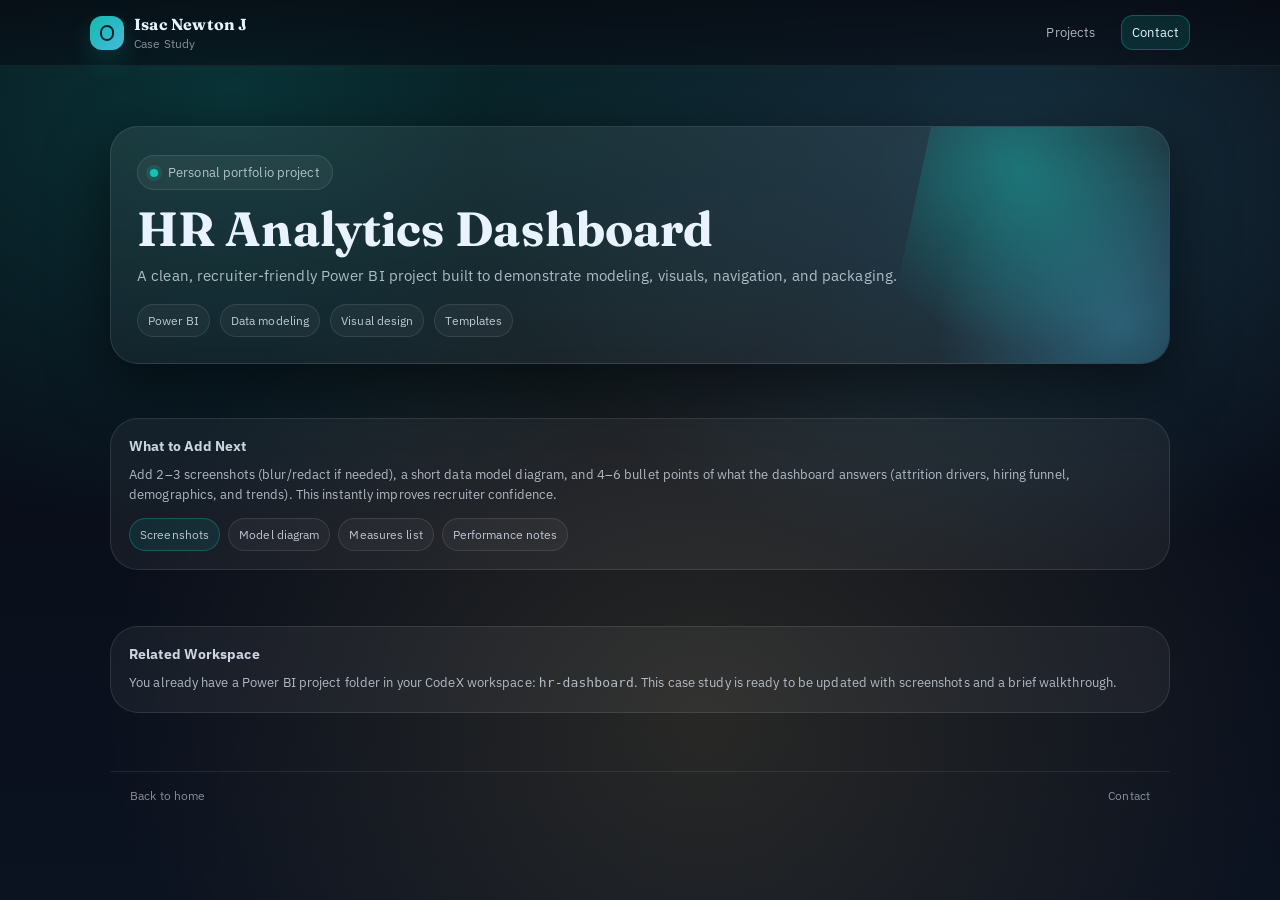
==== projects/hr-dashboard.html @ 7c8dabcb "Initial portfolio site" ====
<!doctype html>
<html lang="en">
  <head>
    <meta charset="utf-8" />
    <meta name="viewport" content="width=device-width, initial-scale=1" />
    <title>HR Analytics Dashboard | Isac Newton J</title>
    <meta name="description" content="Case study: HR analytics dashboard project." />
    <link rel="icon" href="../assets/favicon.svg" />
    <link rel="preconnect" href="https://fonts.googleapis.com" />
    <link rel="preconnect" href="https://fonts.gstatic.com" crossorigin />
    <link
      href="https://fonts.googleapis.com/css2?family=Fraunces:opsz,wght@9..144,500;9..144,700&family=IBM+Plex+Sans:wght@400;600;700&display=swap"
      rel="stylesheet"
    />
    <link rel="stylesheet" href="../assets/styles.css" />
  </head>
  <body>
    <header class="topbar">
      <div class="wrap topbar-inner">
        <a class="brand" href="../index.html" aria-label="Back to home">
          <span class="mark" aria-hidden="true"></span>
          <span>
            <span class="name">Isac Newton J</span>
            <span class="tag">Case Study</span>
          </span>
        </a>
        <nav class="nav" aria-label="Primary navigation">
          <a href="../index.html#projects">Projects</a>
          <a href="../index.html#contact" class="cta">Contact</a>
        </nav>
      </div>
    </header>

    <main class="wrap">
      <section class="hero">
        <div class="card hero-main reveal">
          <div class="kicker"><span class="dot" aria-hidden="true"></span>Personal portfolio project</div>
          <h1 class="title">HR Analytics Dashboard</h1>
          <p class="sub">A clean, recruiter-friendly Power BI project built to demonstrate modeling, visuals, navigation, and packaging.</p>
          <div class="pillrow">
            <span class="pill">Power BI</span>
            <span class="pill">Data modeling</span>
            <span class="pill">Visual design</span>
            <span class="pill">Templates</span>
          </div>
        </div>
      </section>

      <section>
        <div class="panel reveal">
          <h3>What to Add Next</h3>
          <p>
            Add 2–3 screenshots (blur/redact if needed), a short data model diagram, and 4–6 bullet points of what the dashboard
            answers (attrition drivers, hiring funnel, demographics, and trends). This instantly improves recruiter confidence.
          </p>
          <div class="chips" style="margin-top:12px">
            <span class="chip hot">Screenshots</span>
            <span class="chip">Model diagram</span>
            <span class="chip">Measures list</span>
            <span class="chip">Performance notes</span>
          </div>
        </div>
      </section>

      <section>
        <div class="panel reveal">
          <h3>Related Workspace</h3>
          <p>
            You already have a Power BI project folder in your CodeX workspace: <code>hr-dashboard</code>. This case study is
            ready to be updated with screenshots and a brief walkthrough.
          </p>
        </div>
      </section>

      <footer>
        <div class="wrap foot">
          <div><a href="../index.html">Back to home</a></div>
          <div><a href="../index.html#contact">Contact</a></div>
        </div>
      </footer>
    </main>

    <script src="../assets/app.js"></script>
  </body>
</html>
---- assets/styles.css ----
:root{
  --bg0:#070a12;
  --bg1:#0b1220;
  --panel:rgba(255,255,255,0.06);
  --panel2:rgba(255,255,255,0.08);
  --line:rgba(255,255,255,0.12);
  --text:#e9f2ff;
  --muted:rgba(233,242,255,0.72);
  --muted2:rgba(233,242,255,0.55);
  --accent:#11c5b6;
  --accent2:#55d6ff;
  --warn:#ffd166;
  --shadow: 0 18px 60px rgba(0,0,0,0.55);
  --radius: 18px;
  --radius2: 28px;
  --max: 1100px;
}

*{box-sizing:border-box}
html,body{height:100%}
body{
  margin:0;
  color:var(--text);
  background:
    radial-gradient(1200px 800px at 18% 10%, rgba(17,197,182,0.22), transparent 55%),
    radial-gradient(900px 700px at 78% 18%, rgba(85,214,255,0.20), transparent 58%),
    radial-gradient(1000px 900px at 55% 80%, rgba(255,209,102,0.12), transparent 60%),
    linear-gradient(180deg, var(--bg0), var(--bg1));
  font-family: "IBM Plex Sans", ui-sans-serif, system-ui, -apple-system, "Segoe UI", Arial, sans-serif;
  letter-spacing: 0.1px;
}

a{color:inherit; text-decoration:none}
a:hover{color:var(--accent)}

.wrap{max-width:var(--max); margin:0 auto; padding: 0 20px}

.topbar{
  position:sticky; top:0; z-index:50;
  backdrop-filter: blur(14px);
  background: linear-gradient(180deg, rgba(7,10,18,0.78), rgba(7,10,18,0.55));
  border-bottom: 1px solid rgba(255,255,255,0.08);
}
.topbar-inner{
  display:flex; align-items:center; justify-content:space-between;
  padding: 14px 0;
}
.brand{
  display:flex; align-items:center; gap:10px;
}
.mark{
  width:34px; height:34px; border-radius:12px;
  background: linear-gradient(135deg, rgba(17,197,182,0.95), rgba(85,214,255,0.85));
  box-shadow: 0 10px 24px rgba(17,197,182,0.18);
  position:relative;
}
.mark:after{
  content:"";
  position:absolute; inset: 9px 10px;
  border: 2px solid rgba(7,10,18,0.85);
  border-radius: 10px;
  transform: rotate(2deg);
}
.brand .name{
  font-weight:700;
  font-family:"Fraunces", ui-serif, "Georgia", serif;
  letter-spacing:0.2px;
}
.brand .tag{
  display:block;
  font-size:12px;
  color:var(--muted2);
  margin-top:2px;
}
.nav{
  display:flex; gap:16px; align-items:center;
  flex-wrap:wrap;
  justify-content:flex-end;
}
.nav a{
  font-size: 13px;
  color: var(--muted);
  padding: 8px 10px;
  border-radius: 12px;
}
.nav a:hover{background: rgba(255,255,255,0.06); color: var(--text)}
.nav .cta{
  background: rgba(17,197,182,0.14);
  border: 1px solid rgba(17,197,182,0.35);
  color: var(--text);
}
.nav .cta:hover{
  background: rgba(17,197,182,0.22);
  border-color: rgba(17,197,182,0.55);
}

.hero{
  padding: 60px 0 26px;
}
.hero-grid{
  display:grid;
  grid-template-columns: 1.25fr 0.75fr;
  gap: 18px;
  align-items:stretch;
}
.card{
  background: linear-gradient(180deg, rgba(255,255,255,0.07), rgba(255,255,255,0.04));
  border: 1px solid rgba(255,255,255,0.10);
  border-radius: var(--radius2);
  box-shadow: var(--shadow);
}
.hero-main{
  padding: 28px 26px 26px;
  position:relative;
  overflow:hidden;
}
.hero-main:before{
  content:"";
  position:absolute; inset:-40px -60px auto auto;
  width: 320px; height: 320px;
  background: radial-gradient(circle at 30% 30%, rgba(17,197,182,0.45), transparent 55%),
              radial-gradient(circle at 70% 70%, rgba(85,214,255,0.35), transparent 58%);
  transform: rotate(12deg);
  opacity: 0.9;
}
.kicker{
  display:inline-flex; gap:10px; align-items:center;
  color: var(--muted);
  font-size: 13px;
  background: rgba(255,255,255,0.05);
  border:1px solid rgba(255,255,255,0.10);
  border-radius: 999px;
  padding: 8px 12px;
  position:relative;
  z-index:1;
}
.dot{
  width:8px; height:8px; border-radius:99px;
  background: var(--accent);
  box-shadow: 0 0 0 4px rgba(17,197,182,0.16);
}
.title{
  font-family:"Fraunces", ui-serif, "Georgia", serif;
  font-size: clamp(32px, 4vw, 48px);
  line-height: 1.05;
  margin: 14px 0 10px;
  position:relative;
  z-index:1;
}
.sub{
  color: var(--muted);
  font-size: 15px;
  line-height: 1.55;
  margin: 0 0 16px;
  position:relative;
  z-index:1;
}
.pillrow{
  display:flex; flex-wrap:wrap; gap:10px;
  margin: 16px 0 0;
  position:relative; z-index:1;
}
.pill{
  font-size: 12px;
  color: rgba(233,242,255,0.78);
  padding: 8px 10px;
  border-radius: 999px;
  border:1px solid rgba(255,255,255,0.10);
  background: rgba(255,255,255,0.04);
}
.btnrow{
  display:flex; flex-wrap:wrap; gap:10px;
  margin-top: 18px;
  position:relative; z-index:1;
}
.btn{
  display:inline-flex; align-items:center; gap:10px;
  padding: 11px 14px;
  border-radius: 14px;
  border: 1px solid rgba(255,255,255,0.12);
  background: rgba(255,255,255,0.05);
  color: var(--text);
  font-size: 13px;
}
.btn:hover{background: rgba(255,255,255,0.08)}
.btn.primary{
  background: linear-gradient(135deg, rgba(17,197,182,0.26), rgba(85,214,255,0.18));
  border-color: rgba(17,197,182,0.40);
}
.btn.primary:hover{
  border-color: rgba(17,197,182,0.70);
  background: linear-gradient(135deg, rgba(17,197,182,0.32), rgba(85,214,255,0.22));
}
.btn .icon{opacity:0.9}

.hero-side{
  padding: 18px;
  display:flex;
  flex-direction:column;
  gap: 12px;
}
.mini{
  padding: 14px;
  border-radius: var(--radius);
  border: 1px solid rgba(255,255,255,0.10);
  background: rgba(255,255,255,0.05);
}
.mini h3{
  font-family:"Fraunces", ui-serif, "Georgia", serif;
  font-size: 16px;
  margin: 0 0 8px;
}
.mini p{
  margin:0;
  color:var(--muted);
  font-size: 13px;
  line-height: 1.5;
}
.stats{
  display:grid;
  grid-template-columns: repeat(2, minmax(0,1fr));
  gap: 10px;
}
.stat{
  padding: 12px;
  border-radius: 16px;
  border: 1px solid rgba(255,255,255,0.10);
  background: rgba(0,0,0,0.12);
}
.stat .n{
  font-family:"Fraunces", ui-serif, "Georgia", serif;
  font-size: 20px;
}
.stat .l{
  color:var(--muted2);
  font-size: 12px;
  margin-top: 4px;
}
.divider{
  height:1px;
  background: rgba(255,255,255,0.10);
  margin: 12px 0;
}

section{padding: 28px 0}
.section-title{
  display:flex; align-items:flex-end; justify-content:space-between;
  gap: 14px;
  margin-bottom: 14px;
}
.section-title h2{
  font-family:"Fraunces", ui-serif, "Georgia", serif;
  margin:0;
  font-size: 24px;
}
.section-title p{
  margin:0;
  color: var(--muted2);
  font-size: 13px;
}
.grid2{
  display:grid;
  grid-template-columns: 1fr 1fr;
  gap: 16px;
}
.panel{
  padding: 18px;
  border-radius: var(--radius2);
  border: 1px solid rgba(255,255,255,0.10);
  background: rgba(255,255,255,0.05);
}
.panel h3{
  margin:0 0 10px;
  font-size: 14px;
  color: rgba(233,242,255,0.86);
}
.panel p{
  margin:0;
  color: var(--muted);
  font-size: 13px;
  line-height: 1.6;
}
.chips{display:flex; flex-wrap:wrap; gap:8px; margin-top:12px}
.chip{
  padding: 8px 10px;
  border-radius: 999px;
  border:1px solid rgba(255,255,255,0.10);
  background: rgba(255,255,255,0.04);
  font-size:12px;
  color: rgba(233,242,255,0.78);
}
.chip.hot{
  border-color: rgba(17,197,182,0.30);
  background: rgba(17,197,182,0.10);
}

.projects{
  display:grid;
  grid-template-columns: repeat(3, minmax(0, 1fr));
  gap: 14px;
}
.proj{
  padding: 16px;
  border-radius: var(--radius2);
  border: 1px solid rgba(255,255,255,0.10);
  background: linear-gradient(180deg, rgba(255,255,255,0.06), rgba(255,255,255,0.04));
  position:relative;
  overflow:hidden;
  min-height: 220px;
}
.proj:before{
  content:"";
  position:absolute; inset:-60px auto auto -60px;
  width: 180px; height: 180px;
  background: radial-gradient(circle at 30% 30%, rgba(17,197,182,0.28), transparent 60%);
}
.proj h3{
  margin: 0 0 8px;
  font-family:"Fraunces", ui-serif, "Georgia", serif;
  font-size: 18px;
  position:relative; z-index:1;
}
.proj p{
  margin:0 0 12px;
  color: var(--muted);
  font-size: 13px;
  line-height: 1.55;
  position:relative; z-index:1;
}
.proj .meta{
  color: var(--muted2);
  font-size: 12px;
  position:relative; z-index:1;
}
.proj .linkrow{
  display:flex; gap:10px; flex-wrap:wrap;
  margin-top: 14px;
  position:relative; z-index:1;
}
.smalllink{
  display:inline-flex; align-items:center; gap:8px;
  font-size: 12px;
  color: rgba(233,242,255,0.80);
  padding: 8px 10px;
  border-radius: 12px;
  border: 1px solid rgba(255,255,255,0.10);
  background: rgba(0,0,0,0.10);
}
.smalllink:hover{border-color: rgba(17,197,182,0.45); color: var(--text)}

.timeline{display:flex; flex-direction:column; gap:12px}
.tl{
  padding: 16px;
  border-radius: var(--radius2);
  border: 1px solid rgba(255,255,255,0.10);
  background: rgba(255,255,255,0.05);
}
.tl .top{
  display:flex; justify-content:space-between; gap:10px; flex-wrap:wrap;
  align-items:baseline;
}
.tl .role{font-weight:700}
.tl .org{color: var(--muted); font-size: 13px}
.tl .when{color: var(--muted2); font-size: 12px}
.tl ul{
  margin: 10px 0 0;
  padding-left: 18px;
  color: var(--muted);
  font-size: 13px;
  line-height: 1.6;
}
.tl li{margin: 6px 0}

footer{
  padding: 30px 0 50px;
  color: var(--muted2);
  font-size: 12px;
}
.foot{
  display:flex; justify-content:space-between; gap:12px; flex-wrap:wrap;
  border-top: 1px solid rgba(255,255,255,0.08);
  padding-top: 16px;
}
.copybtn{cursor:pointer}

.reveal{
  opacity:0;
  transform: translateY(10px);
  transition: opacity 520ms ease, transform 520ms ease;
}
.reveal.in{
  opacity:1;
  transform:none;
}

@media (max-width: 980px){
  .hero-grid{grid-template-columns: 1fr}
  .projects{grid-template-columns: 1fr}
  .grid2{grid-template-columns: 1fr}
  .nav{display:none}
}
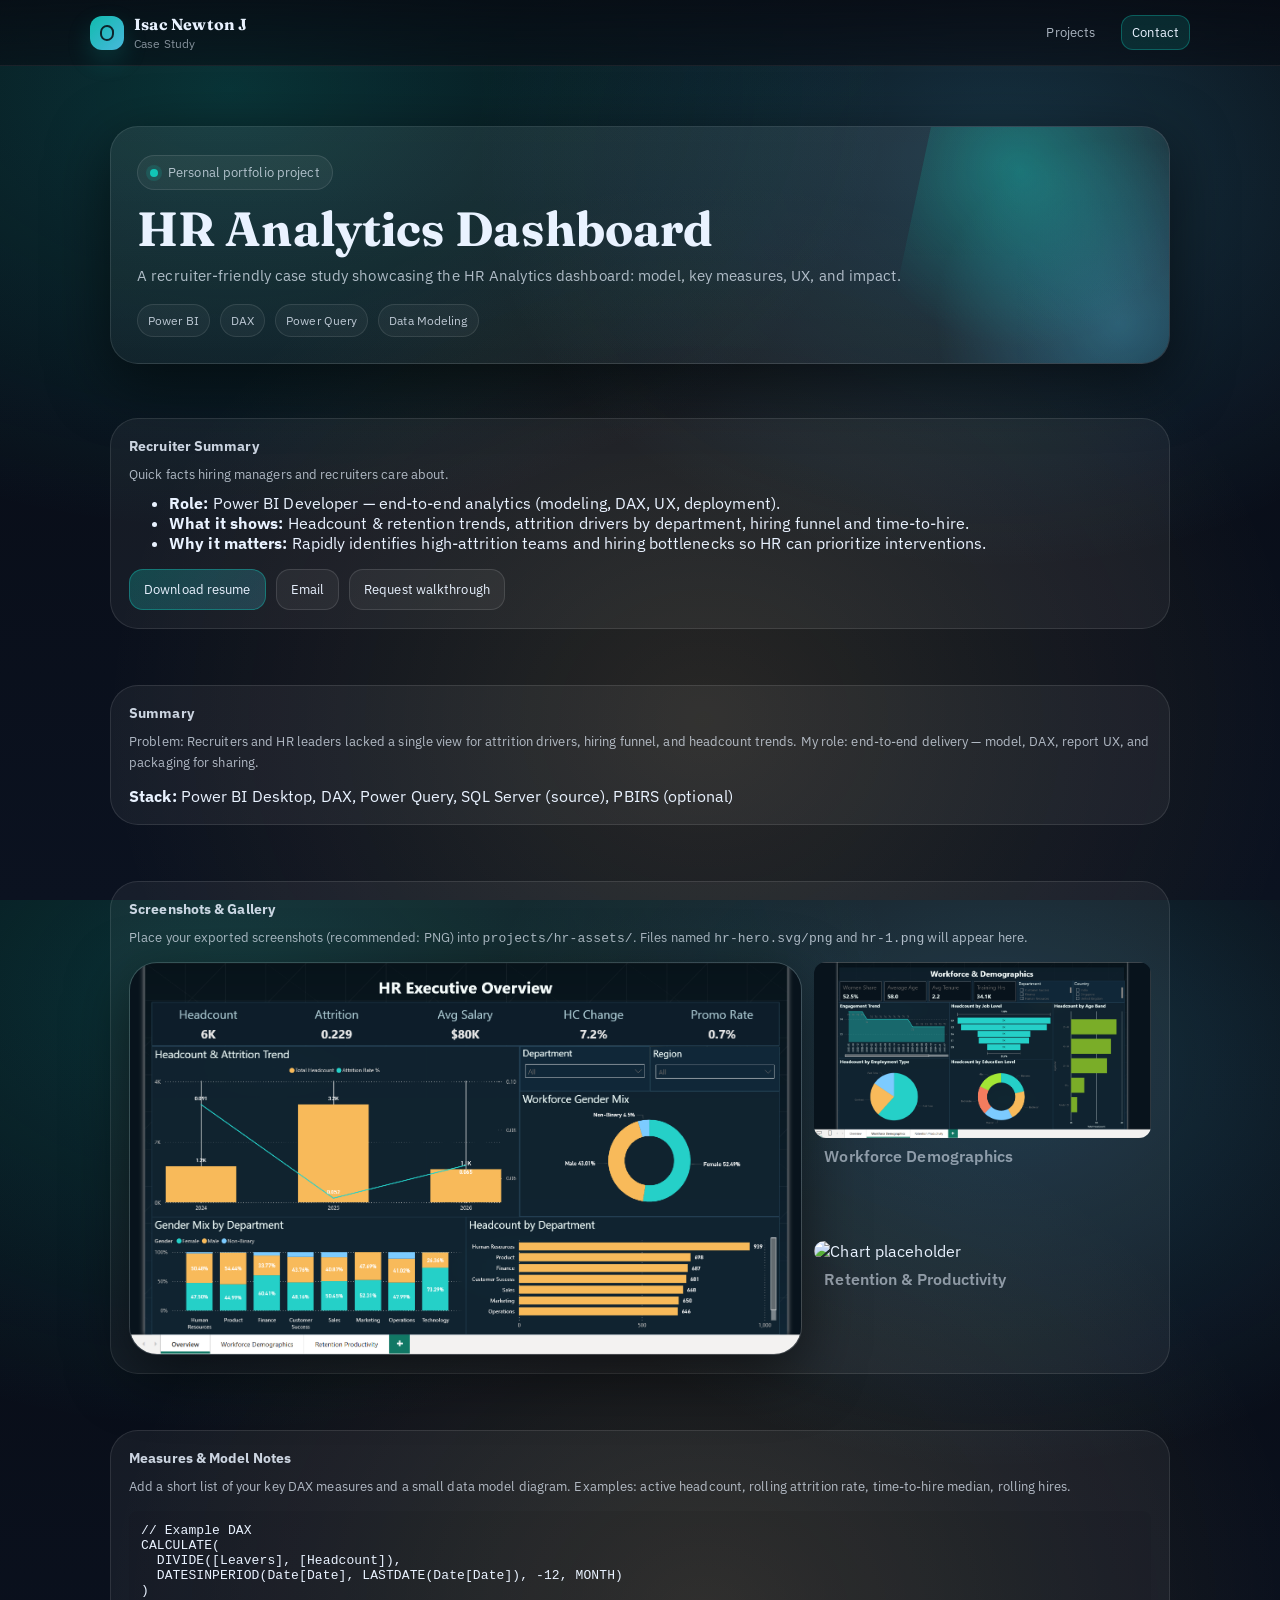
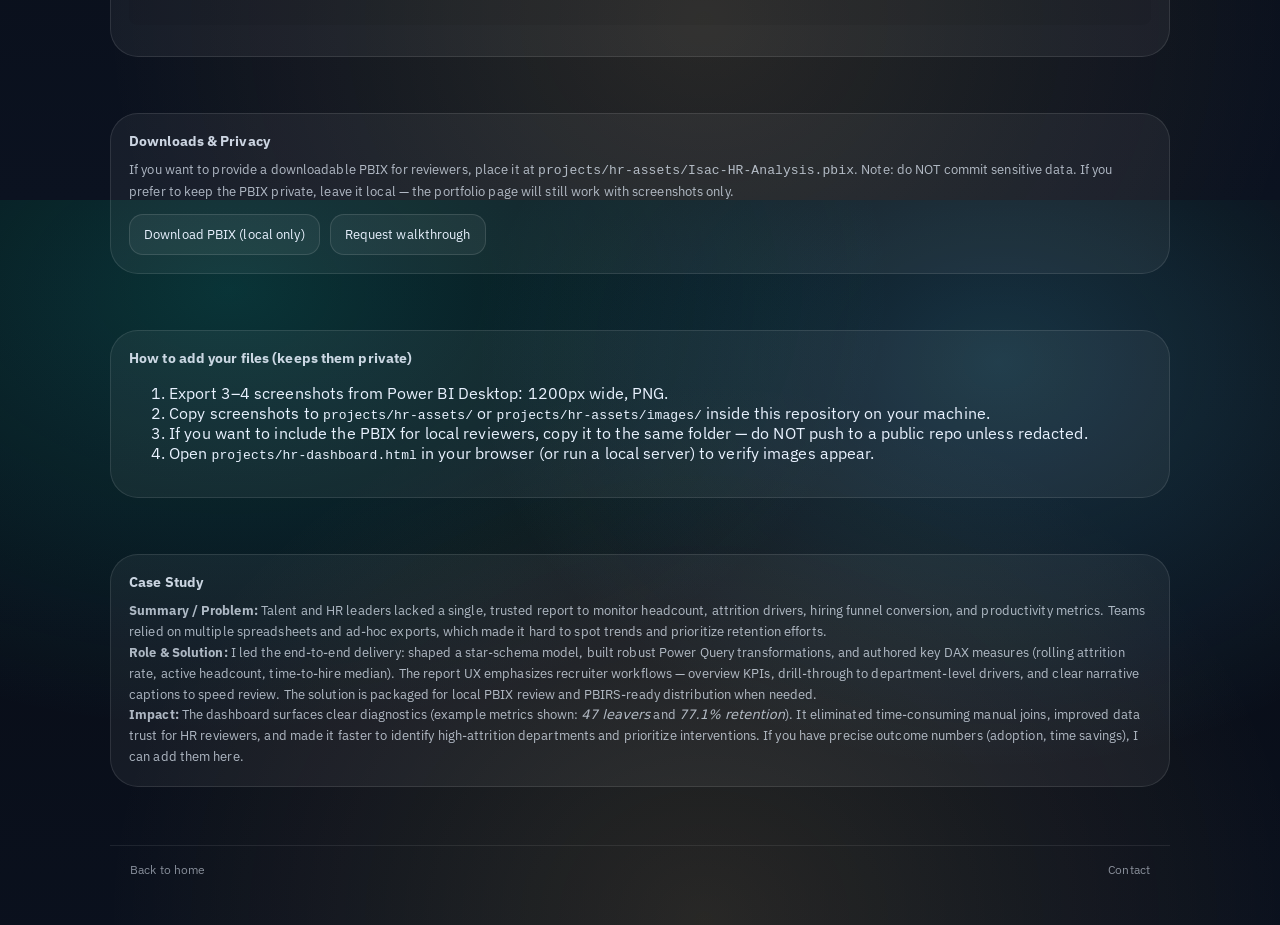
==== commit 6a4847c8: "chore: add HR case study draft and assets" ====
--- a/projects/hr-dashboard.html
+++ b/projects/hr-dashboard.html
@@ -36,39 +36,110 @@
         <div class="card hero-main reveal">
           <div class="kicker"><span class="dot" aria-hidden="true"></span>Personal portfolio project</div>
           <h1 class="title">HR Analytics Dashboard</h1>
-          <p class="sub">A clean, recruiter-friendly Power BI project built to demonstrate modeling, visuals, navigation, and packaging.</p>
+          <p class="sub">A recruiter-friendly case study showcasing the HR Analytics dashboard: model, key measures, UX, and impact.</p>
           <div class="pillrow">
             <span class="pill">Power BI</span>
-            <span class="pill">Data modeling</span>
-            <span class="pill">Visual design</span>
-            <span class="pill">Templates</span>
+            <span class="pill">DAX</span>
+            <span class="pill">Power Query</span>
+            <span class="pill">Data Modeling</span>
           </div>
         </div>
       </section>
 
       <section>
         <div class="panel reveal">
-          <h3>What to Add Next</h3>
-          <p>
-            Add 2–3 screenshots (blur/redact if needed), a short data model diagram, and 4–6 bullet points of what the dashboard
-            answers (attrition drivers, hiring funnel, demographics, and trends). This instantly improves recruiter confidence.
-          </p>
-          <div class="chips" style="margin-top:12px">
-            <span class="chip hot">Screenshots</span>
-            <span class="chip">Model diagram</span>
-            <span class="chip">Measures list</span>
-            <span class="chip">Performance notes</span>
+          <h3>Recruiter Summary</h3>
+          <p class="muted">Quick facts hiring managers and recruiters care about.</p>
+          <ul style="margin-top:8px">
+            <li><strong>Role:</strong> Power BI Developer — end-to-end analytics (modeling, DAX, UX, deployment).</li>
+            <li><strong>What it shows:</strong> Headcount &amp; retention trends, attrition drivers by department, hiring funnel and time-to-hire.</li>
+            <li><strong>Why it matters:</strong> Rapidly identifies high-attrition teams and hiring bottlenecks so HR can prioritize interventions.</li>
+          </ul>
+          <div class="btnrow" style="margin-top:12px">
+            <a class="btn primary" href="../assets/Isac_Newton_J_Resume.docx">Download resume</a>
+            <a class="btn" href="mailto:isacnewton3211@gmail.com">Email</a>
+            <a class="btn" href="../index.html#contact">Request walkthrough</a>
           </div>
         </div>
       </section>
 
       <section>
         <div class="panel reveal">
-          <h3>Related Workspace</h3>
-          <p>
-            You already have a Power BI project folder in your CodeX workspace: <code>hr-dashboard</code>. This case study is
-            ready to be updated with screenshots and a brief walkthrough.
-          </p>
+          <h3>Summary</h3>
+          <p class="muted">Problem: Recruiters and HR leaders lacked a single view for attrition drivers, hiring funnel, and headcount trends. My role: end-to-end delivery — model, DAX, report UX, and packaging for sharing.</p>
+          <div style="margin-top:12px">
+            <strong>Stack:</strong> Power BI Desktop, DAX, Power Query, SQL Server (source), PBIRS (optional)
+          </div>
+        </div>
+      </section>
+
+      <section>
+        <div class="panel reveal">
+          <h3>Screenshots & Gallery</h3>
+          <p class="muted">Place your exported screenshots (recommended: PNG) into <code>projects/hr-assets/</code>. Files named <code>hr-hero.svg/png</code> and <code>hr-1.png</code> will appear here.</p>
+          <div class="gallery" style="display:grid; grid-template-columns: 2fr 1fr; gap:12px; margin-top:12px">
+            <figure class="card" style="padding:0; overflow:hidden; min-height:260px; margin:0">
+              <img src="hr-assets/hr-hero.svg" alt="HR dashboard hero placeholder" style="width:100%; height:100%; object-fit:cover; display:block" />
+              <figcaption style="padding:10px 14px; font-weight:600; background:transparent; color:var(--muted2)">Overview</figcaption>
+            </figure>
+            <div style="display:grid; gap:8px">
+              <figure style="margin:0">
+                <img src="hr-assets/hr-1.svg" alt="Chart placeholder" style="width:100%; border-radius:12px; display:block" />
+                <figcaption style="padding:8px 10px; font-weight:600; color:var(--muted2)">Workforce Demographics</figcaption>
+              </figure>
+              <figure style="margin:0">
+                <img src="hr-assets/hr-2.svg" alt="Chart placeholder" style="width:100%; border-radius:12px; display:block" />
+                <figcaption style="padding:8px 10px; font-weight:600; color:var(--muted2)">Retention &amp; Productivity</figcaption>
+              </figure>
+            </div>
+          </div>
+        </div>
+      </section>
+
+      <section>
+        <div class="panel reveal">
+          <h3>Measures & Model Notes</h3>
+          <p class="muted">Add a short list of your key DAX measures and a small data model diagram. Examples: active headcount, rolling attrition rate, time-to-hire median, rolling hires.</p>
+          <pre style="background:rgba(0,0,0,0.06); padding:12px; border-radius:8px; overflow:auto">// Example DAX
+CALCULATE(
+  DIVIDE([Leavers], [Headcount]),
+  DATESINPERIOD(Date[Date], LASTDATE(Date[Date]), -12, MONTH)
+)
+          </pre>
+        </div>
+      </section>
+
+      <section>
+        <div class="panel reveal">
+          <h3>Downloads & Privacy</h3>
+          <p class="muted">If you want to provide a downloadable PBIX for reviewers, place it at <code>projects/hr-assets/Isac-HR-Analysis.pbix</code>. Note: do NOT commit sensitive data. If you prefer to keep the PBIX private, leave it local — the portfolio page will still work with screenshots only.</p>
+          <div class="btnrow" style="margin-top:12px">
+            <a class="btn" href="hr-assets/Isac-HR-Analysis.pbix" download>Download PBIX (local only)</a>
+            <a class="btn" href="../index.html#contact">Request walkthrough</a>
+          </div>
+        </div>
+      </section>
+
+      <section>
+        <div class="panel reveal">
+          <h3>How to add your files (keeps them private)</h3>
+          <ol class="muted">
+            <li>Export 3–4 screenshots from Power BI Desktop: 1200px wide, PNG.</li>
+            <li>Copy screenshots to <code>projects/hr-assets/</code> or <code>projects/hr-assets/images/</code> inside this repository on your machine.</li>
+            <li>If you want to include the PBIX for local reviewers, copy it to the same folder — do NOT push to a public repo unless redacted.</li>
+            <li>Open <code>projects/hr-dashboard.html</code> in your browser (or run a local server) to verify images appear.</li>
+          </ol>
+        </div>
+      </section>
+
+      <section>
+        <div class="panel reveal">
+          <h3>Case Study</h3>
+          <p><strong>Summary / Problem:</strong> Talent and HR leaders lacked a single, trusted report to monitor headcount, attrition drivers, hiring funnel conversion, and productivity metrics. Teams relied on multiple spreadsheets and ad-hoc exports, which made it hard to spot trends and prioritize retention efforts.</p>
+
+          <p><strong>Role &amp; Solution:</strong> I led the end-to-end delivery: shaped a star-schema model, built robust Power Query transformations, and authored key DAX measures (rolling attrition rate, active headcount, time-to-hire median). The report UX emphasizes recruiter workflows — overview KPIs, drill-through to department-level drivers, and clear narrative captions to speed review. The solution is packaged for local PBIX review and PBIRS-ready distribution when needed.</p>
+
+          <p><strong>Impact:</strong> The dashboard surfaces clear diagnostics (example metrics shown: <em>47 leavers</em> and <em>77.1% retention</em>). It eliminated time-consuming manual joins, improved data trust for HR reviewers, and made it faster to identify high-attrition departments and prioritize interventions. If you have precise outcome numbers (adoption, time savings), I can add them here.</p>
         </div>
       </section>
 
@@ -81,6 +152,44 @@
     </main>
 
     <script src="../assets/app.js"></script>
+    <script>
+      // Prefer local PNG/JPG assets if they exist in projects/hr-assets/
+      (function preferLocalAssets(){
+        const mapping = [
+          {sel: 'img[alt="HR dashboard hero placeholder"]', files: [
+            'hr-assets/hr-hero.png','hr-assets/hr-hero.jpg','hr-assets/hr-hero.jpeg',
+            'hr-assets/images/hr-hero.png','hr-assets/images/hr-hero.jpg',
+            'hr-assets/hr-hero-page1-overview.png','hr-assets/hr-hero-page1-overview.jpg',
+            'hr-assets/images/hr-hero-page1-overview.png','hr-assets/images/hr-hero-page1-overview.jpg',
+            'hr-assets/hr-hero-page1-Overview.png','hr-assets/images/hr-hero-page1-Overview.png'
+          ]},
+          {sel: 'img[alt="Chart placeholder"]', files: [
+            'hr-assets/hr-1.png','hr-assets/hr-1.jpg','hr-assets/hr-1.jpeg',
+            'hr-assets/images/hr-1.png','hr-assets/images/hr-1.jpg',
+            'hr-assets/hr-page2-Workforce Dempgraphics.png','hr-assets/hr-page2-Workforce Dempgraphics.jpg',
+            'hr-assets/images/hr-page2-Workforce Dempgraphics.png','hr-assets/images/hr-page2-Workforce Dempgraphics.jpg'
+          ]},
+          {sel: 'img[alt="Chart placeholder"]:nth-of-type(2)', files: [
+            'hr-assets/hr-2.png','hr-assets/hr-2.jpg','hr-assets/hr-2.jpeg',
+            'hr-assets/images/hr-2.png','hr-assets/images/hr-2.jpg',
+            'hr-assets/hr-page3-Retention Productivity.png','hr-assets/hr-page3-Retention Productivity.jpg',
+            'hr-assets/images/hr-page3-Retention Productivity.png','hr-assets/images/hr-page3-Retention Productivity.jpg'
+          ]}
+        ];
+        mapping.forEach(async (m) => {
+          for (const f of m.files) {
+            try {
+              const res = await fetch(f, {method:'HEAD'});
+              if (res.ok) {
+                const img = document.querySelector(m.sel);
+                if (img) img.src = f;
+                break;
+              }
+            } catch(e){/* ignore */}
+          }
+        });
+      })();
+    </script>
   </body>
 </html>
 
--- a/assets/styles.css
+++ b/assets/styles.css
@@ -400,3 +400,31 @@
   .nav{display:none}
 }
 
+/* Accessibility: skip link */
+.skip-link{
+  position:fixed; left:12px; top:12px; z-index:9999;
+  background:var(--panel); color:var(--text); padding:8px 12px; border-radius:8px;
+  transform:translateY(-120%); transition:transform 180ms ease; font-size:13px;
+}
+.skip-link:focus{transform:none; outline:2px solid var(--accent);}
+
+/* Visually hidden helper */
+.sr-only{position: absolute !important; width:1px; height:1px; padding:0; margin:-1px; overflow:hidden; clip:rect(0 0 0 0); white-space:nowrap; border:0}
+
+/* Mobile nav toggle */
+.nav-toggle{display:none; background:transparent; border:1px solid rgba(255,255,255,0.06); color:var(--text); padding:8px 10px; border-radius:10px}
+
+.contact-form input, .contact-form textarea{
+  width:100%; padding:10px 12px; margin-top:8px; border-radius:10px; border:1px solid rgba(255,255,255,0.08); background: rgba(255,255,255,0.03); color:var(--text); font-size:13px
+}
+.contact-form textarea{resize:vertical}
+
+@media (max-width: 980px){
+  .nav{display:none; flex-direction:column; gap:8px; margin-top:8px}
+  .nav.open{display:flex}
+  .nav-toggle{display:inline-flex}
+}
+
+/* Focus outlines */
+a:focus, button:focus, input:focus, textarea:focus{outline:2px solid rgba(85,214,255,0.22); outline-offset:2px}
+
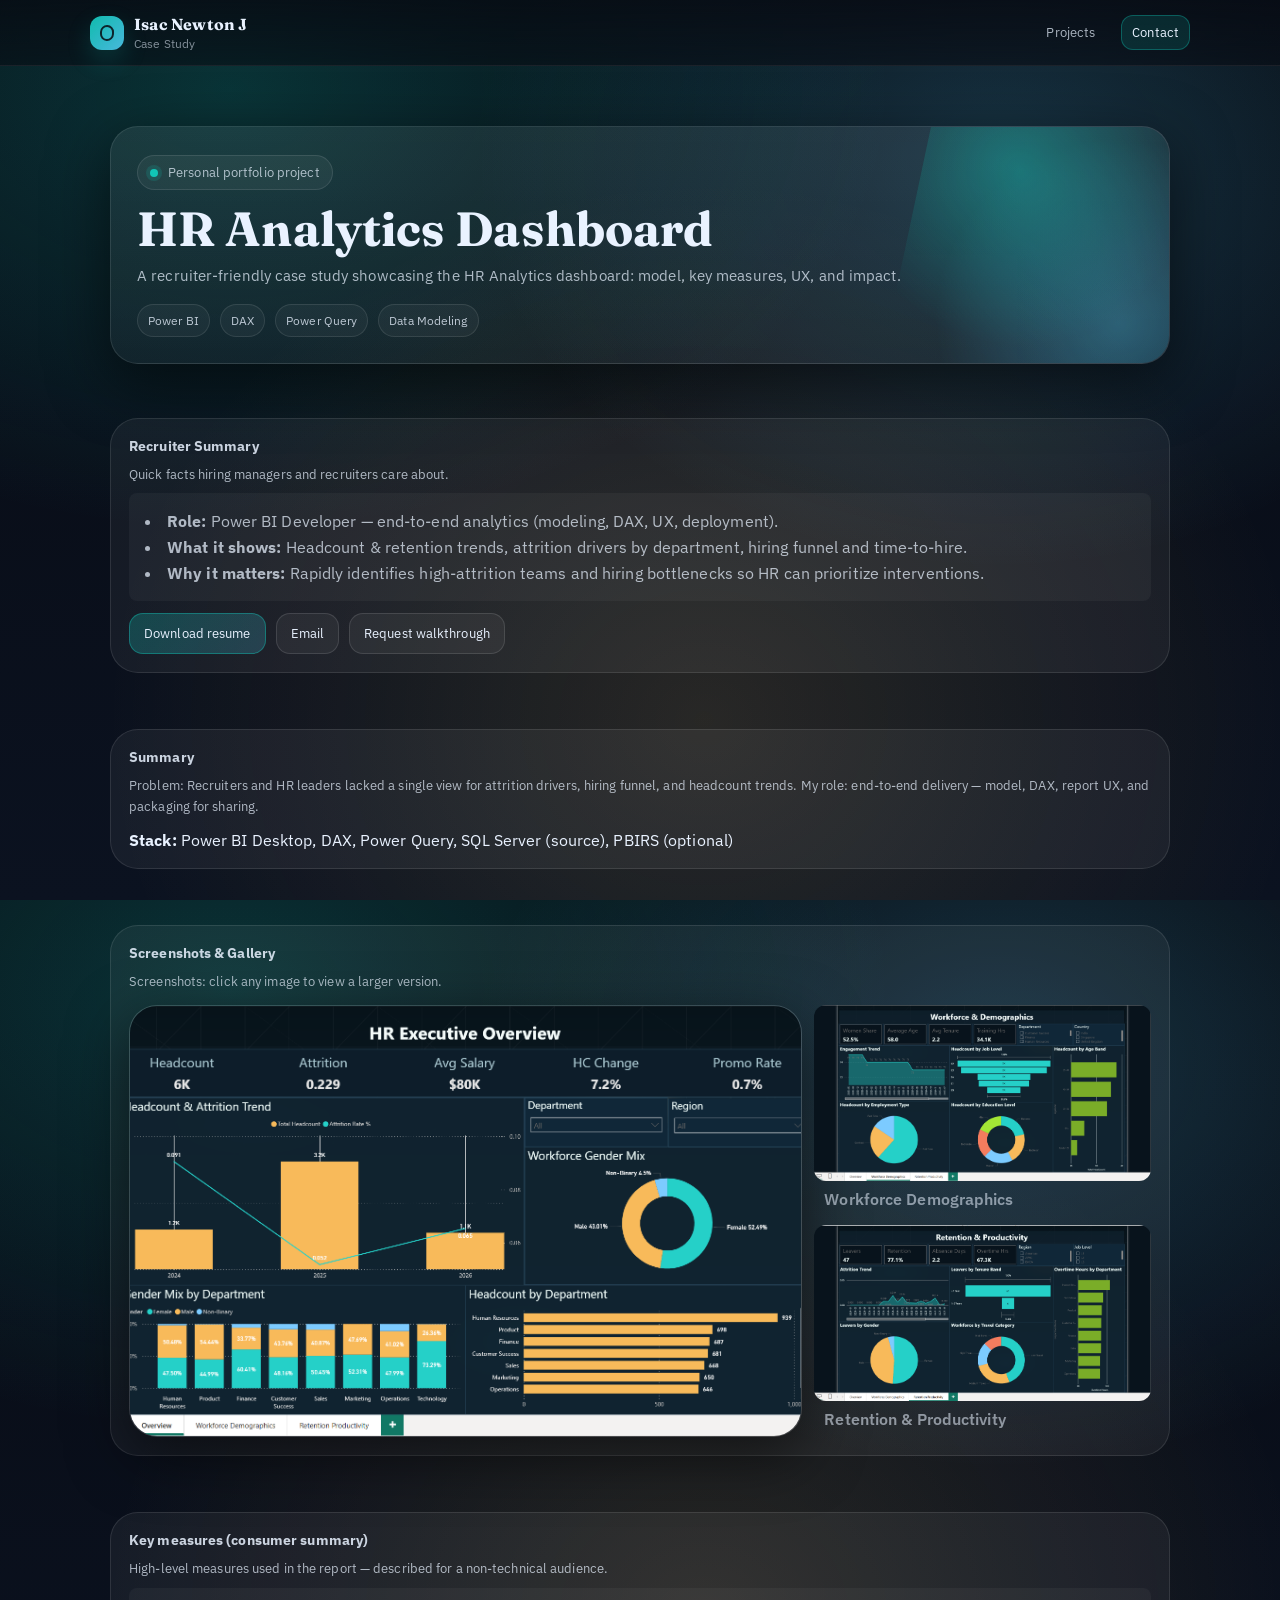
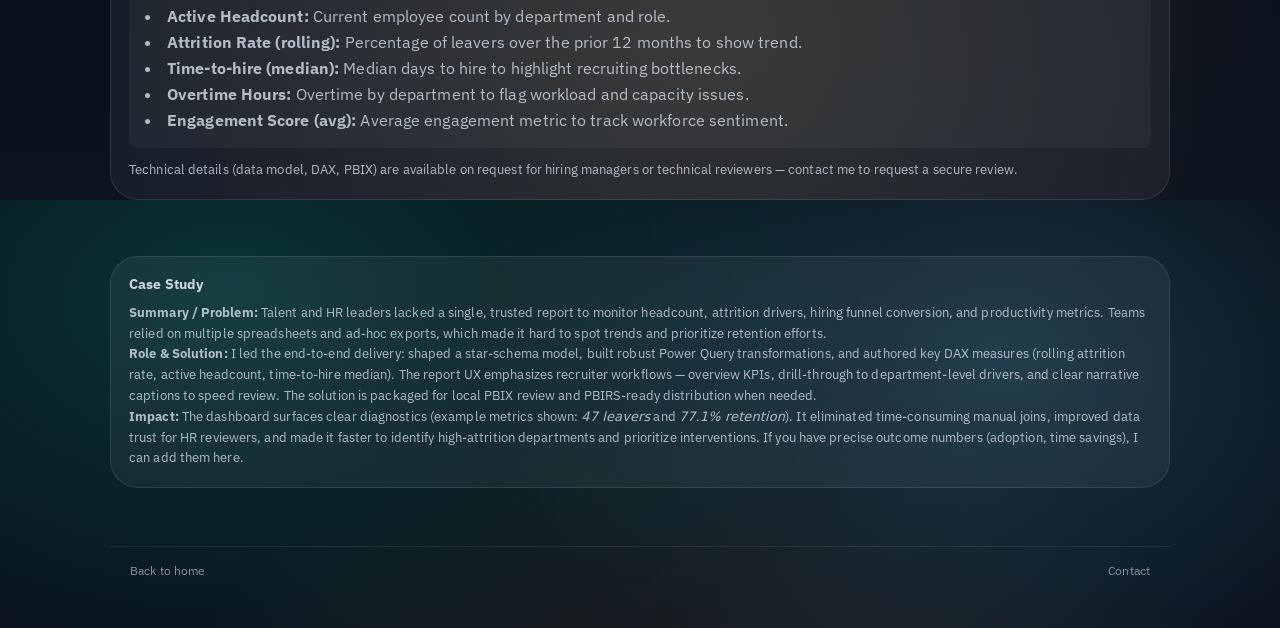
==== commit b22682e2: "chore(portfolio): remove privacy guidance and add ul list style (preview option 1)" ====
--- a/projects/hr-dashboard.html
+++ b/projects/hr-dashboard.html
@@ -76,19 +76,19 @@
       <section>
         <div class="panel reveal">
           <h3>Screenshots & Gallery</h3>
-          <p class="muted">Place your exported screenshots (recommended: PNG) into <code>projects/hr-assets/</code>. Files named <code>hr-hero.svg/png</code> and <code>hr-1.png</code> will appear here.</p>
+          <p class="muted">Screenshots: click any image to view a larger version.</p>
           <div class="gallery" style="display:grid; grid-template-columns: 2fr 1fr; gap:12px; margin-top:12px">
             <figure class="card" style="padding:0; overflow:hidden; min-height:260px; margin:0">
-              <img src="hr-assets/hr-hero.svg" alt="HR dashboard hero placeholder" style="width:100%; height:100%; object-fit:cover; display:block" />
+              <img id="hr-img-hero" src="hr-assets/hr-hero.svg" alt="HR dashboard hero" style="width:100%; height:100%; object-fit:cover; display:block" />
               <figcaption style="padding:10px 14px; font-weight:600; background:transparent; color:var(--muted2)">Overview</figcaption>
             </figure>
             <div style="display:grid; gap:8px">
               <figure style="margin:0">
-                <img src="hr-assets/hr-1.svg" alt="Chart placeholder" style="width:100%; border-radius:12px; display:block" />
+                <img id="hr-img-1" src="hr-assets/hr-1.svg" alt="Workforce demographics" style="width:100%; border-radius:12px; display:block" />
                 <figcaption style="padding:8px 10px; font-weight:600; color:var(--muted2)">Workforce Demographics</figcaption>
               </figure>
               <figure style="margin:0">
-                <img src="hr-assets/hr-2.svg" alt="Chart placeholder" style="width:100%; border-radius:12px; display:block" />
+                <img id="hr-img-2" src="hr-assets/hr-2.svg" alt="Retention and productivity" style="width:100%; border-radius:12px; display:block" />
                 <figcaption style="padding:8px 10px; font-weight:600; color:var(--muted2)">Retention &amp; Productivity</figcaption>
               </figure>
             </div>
@@ -96,41 +96,24 @@
         </div>
       </section>
 
-      <section>
-        <div class="panel reveal">
-          <h3>Measures & Model Notes</h3>
-          <p class="muted">Add a short list of your key DAX measures and a small data model diagram. Examples: active headcount, rolling attrition rate, time-to-hire median, rolling hires.</p>
-          <pre style="background:rgba(0,0,0,0.06); padding:12px; border-radius:8px; overflow:auto">// Example DAX
-CALCULATE(
-  DIVIDE([Leavers], [Headcount]),
-  DATESINPERIOD(Date[Date], LASTDATE(Date[Date]), -12, MONTH)
-)
-          </pre>
-        </div>
-      </section>
-
-      <section>
-        <div class="panel reveal">
-          <h3>Downloads & Privacy</h3>
-          <p class="muted">If you want to provide a downloadable PBIX for reviewers, place it at <code>projects/hr-assets/Isac-HR-Analysis.pbix</code>. Note: do NOT commit sensitive data. If you prefer to keep the PBIX private, leave it local — the portfolio page will still work with screenshots only.</p>
-          <div class="btnrow" style="margin-top:12px">
-            <a class="btn" href="hr-assets/Isac-HR-Analysis.pbix" download>Download PBIX (local only)</a>
-            <a class="btn" href="../index.html#contact">Request walkthrough</a>
-          </div>
-        </div>
-      </section>
-
-      <section>
-        <div class="panel reveal">
-          <h3>How to add your files (keeps them private)</h3>
-          <ol class="muted">
-            <li>Export 3–4 screenshots from Power BI Desktop: 1200px wide, PNG.</li>
-            <li>Copy screenshots to <code>projects/hr-assets/</code> or <code>projects/hr-assets/images/</code> inside this repository on your machine.</li>
-            <li>If you want to include the PBIX for local reviewers, copy it to the same folder — do NOT push to a public repo unless redacted.</li>
-            <li>Open <code>projects/hr-dashboard.html</code> in your browser (or run a local server) to verify images appear.</li>
-          </ol>
-        </div>
-      </section>
+      <!-- Data model section removed (viewer UI requested) -->
+
+      <section>
+        <div class="panel reveal">
+          <h3>Key measures (consumer summary)</h3>
+          <p class="muted">High-level measures used in the report — described for a non-technical audience.</p>
+          <ul style="margin-top:8px">
+            <li><strong>Active Headcount:</strong> Current employee count by department and role.</li>
+            <li><strong>Attrition Rate (rolling):</strong> Percentage of leavers over the prior 12 months to show trend.</li>
+            <li><strong>Time-to-hire (median):</strong> Median days to hire to highlight recruiting bottlenecks.</li>
+            <li><strong>Overtime Hours:</strong> Overtime by department to flag workload and capacity issues.</li>
+            <li><strong>Engagement Score (avg):</strong> Average engagement metric to track workforce sentiment.</li>
+          </ul>
+          <p class="muted" style="margin-top:12px">Technical details (data model, DAX, PBIX) are available on request for hiring managers or technical reviewers — contact me to request a secure review.</p>
+        </div>
+      </section>
+
+      <!-- Access & privacy and local-file instructions removed for viewer-facing site -->
 
       <section>
         <div class="panel reveal">
@@ -156,38 +139,77 @@
       // Prefer local PNG/JPG assets if they exist in projects/hr-assets/
       (function preferLocalAssets(){
         const mapping = [
-          {sel: 'img[alt="HR dashboard hero placeholder"]', files: [
+          {id: 'hr-img-hero', files: [
             'hr-assets/hr-hero.png','hr-assets/hr-hero.jpg','hr-assets/hr-hero.jpeg',
             'hr-assets/images/hr-hero.png','hr-assets/images/hr-hero.jpg',
             'hr-assets/hr-hero-page1-overview.png','hr-assets/hr-hero-page1-overview.jpg',
             'hr-assets/images/hr-hero-page1-overview.png','hr-assets/images/hr-hero-page1-overview.jpg',
-            'hr-assets/hr-hero-page1-Overview.png','hr-assets/images/hr-hero-page1-Overview.png'
+            'hr-assets/hr-hero-page1-Overview.png','hr-assets/images/hr-hero-page1-Overview.png',
+            'hr-assets/hr-hero.png'
           ]},
-          {sel: 'img[alt="Chart placeholder"]', files: [
+          {id: 'hr-img-1', files: [
             'hr-assets/hr-1.png','hr-assets/hr-1.jpg','hr-assets/hr-1.jpeg',
             'hr-assets/images/hr-1.png','hr-assets/images/hr-1.jpg',
             'hr-assets/hr-page2-Workforce Dempgraphics.png','hr-assets/hr-page2-Workforce Dempgraphics.jpg',
-            'hr-assets/images/hr-page2-Workforce Dempgraphics.png','hr-assets/images/hr-page2-Workforce Dempgraphics.jpg'
+            'hr-assets/images/hr-page2-Workforce Dempgraphics.png','hr-assets/images/hr-page2-Workforce Dempgraphics.jpg',
+            'hr-assets/hr-page2-Workforce Dempgraphics.png',
+            'hr-assets/images/hr-page2-workforce-demographics.png','hr-assets/hr-page2-workforce-demographics.png'
           ]},
-          {sel: 'img[alt="Chart placeholder"]:nth-of-type(2)', files: [
+          {id: 'hr-img-2', files: [
             'hr-assets/hr-2.png','hr-assets/hr-2.jpg','hr-assets/hr-2.jpeg',
             'hr-assets/images/hr-2.png','hr-assets/images/hr-2.jpg',
             'hr-assets/hr-page3-Retention Productivity.png','hr-assets/hr-page3-Retention Productivity.jpg',
-            'hr-assets/images/hr-page3-Retention Productivity.png','hr-assets/images/hr-page3-Retention Productivity.jpg'
+            'hr-assets/images/hr-page3-Retention Productivity.png','hr-assets/images/hr-page3-Retention Productivity.jpg',
+            'hr-assets/hr-page3-Retention Productivity.png',
+            'hr-assets/images/hr-page3-retention-productivity.png','hr-assets/hr-page3-retention-productivity.png'
           ]}
         ];
+
         mapping.forEach(async (m) => {
           for (const f of m.files) {
             try {
               const res = await fetch(f, {method:'HEAD'});
               if (res.ok) {
-                const img = document.querySelector(m.sel);
+                const img = document.getElementById(m.id);
                 if (img) img.src = f;
                 break;
               }
             } catch(e){/* ignore */}
           }
         });
+
+        // Lightbox: open images in modal on click
+        function openLightbox(src){
+          const backdrop = document.querySelector('.lb-backdrop');
+          const lbImg = document.querySelector('.lb-content img');
+          lbImg.src = src;
+          backdrop.classList.add('open');
+        }
+        function closeLightbox(){
+          const backdrop = document.querySelector('.lb-backdrop');
+          const lbImg = document.querySelector('.lb-content img');
+          lbImg.src = '';
+          backdrop.classList.remove('open');
+        }
+
+        ['hr-img-hero','hr-img-1','hr-img-2'].forEach(id=>{
+          const el = document.getElementById(id);
+          if(!el) return;
+          el.style.cursor = 'zoom-in';
+          el.addEventListener('click', ()=> openLightbox(el.src));
+        });
+
+        // create lightbox DOM
+        const lb = document.createElement('div');
+        lb.className = 'lb-backdrop';
+        lb.innerHTML = `
+          <div class="lb-content"><img src="" alt="enlarged"/></div>
+          <button class="lb-close" aria-label="Close">Close</button>
+        `;
+        document.body.appendChild(lb);
+        lb.addEventListener('click', (e)=>{ if(e.target === lb) closeLightbox(); });
+        lb.querySelector('.lb-close').addEventListener('click', closeLightbox);
+        document.addEventListener('keydown', (e)=>{ if(e.key==='Escape') closeLightbox(); });
       })();
     </script>
   </body>
--- a/assets/styles.css
+++ b/assets/styles.css
@@ -280,6 +280,16 @@
   font-size: 13px;
   line-height: 1.6;
 }
+
+/* Subtle background for lists inside panels (preview option 1) */
+.panel ul {
+  background: rgba(255,255,255,0.04);
+  padding: 12px 16px;
+  border-radius: 8px;
+  list-style-position: inside;
+  margin: 0;
+}
+.panel ul li { margin: 6px 0; color: var(--muted); }
 .chips{display:flex; flex-wrap:wrap; gap:8px; margin-top:12px}
 .chip{
   padding: 8px 10px;
@@ -428,3 +438,21 @@
 /* Focus outlines */
 a:focus, button:focus, input:focus, textarea:focus{outline:2px solid rgba(85,214,255,0.22); outline-offset:2px}
 
+/* Gallery and Lightbox styles */
+.gallery{display:grid; grid-template-columns: 2fr 1fr; gap:12px; margin-top:12px}
+.gallery .card img, .gallery figure img{width:100%; height:auto; display:block; border-radius:8px}
+.gallery .card{padding:0; overflow:hidden}
+.gallery figure{margin:0}
+.gallery figcaption{color:var(--muted2); padding:8px 10px}
+
+@media (max-width:700px){
+  .gallery{grid-template-columns:1fr;}
+}
+
+/* Lightbox modal */
+.lb-backdrop{position:fixed; inset:0; background:rgba(0,0,0,0.75); display:none; align-items:center; justify-content:center; z-index:9999}
+.lb-backdrop.open{display:flex}
+.lb-content{max-width:94%; max-height:94%;}
+.lb-content img{width:100%; height:auto; border-radius:6px}
+.lb-close{position:absolute; top:18px; right:18px; background:rgba(255,255,255,0.06); border:1px solid rgba(255,255,255,0.12); padding:8px 10px; border-radius:8px; color:var(--text)}
+
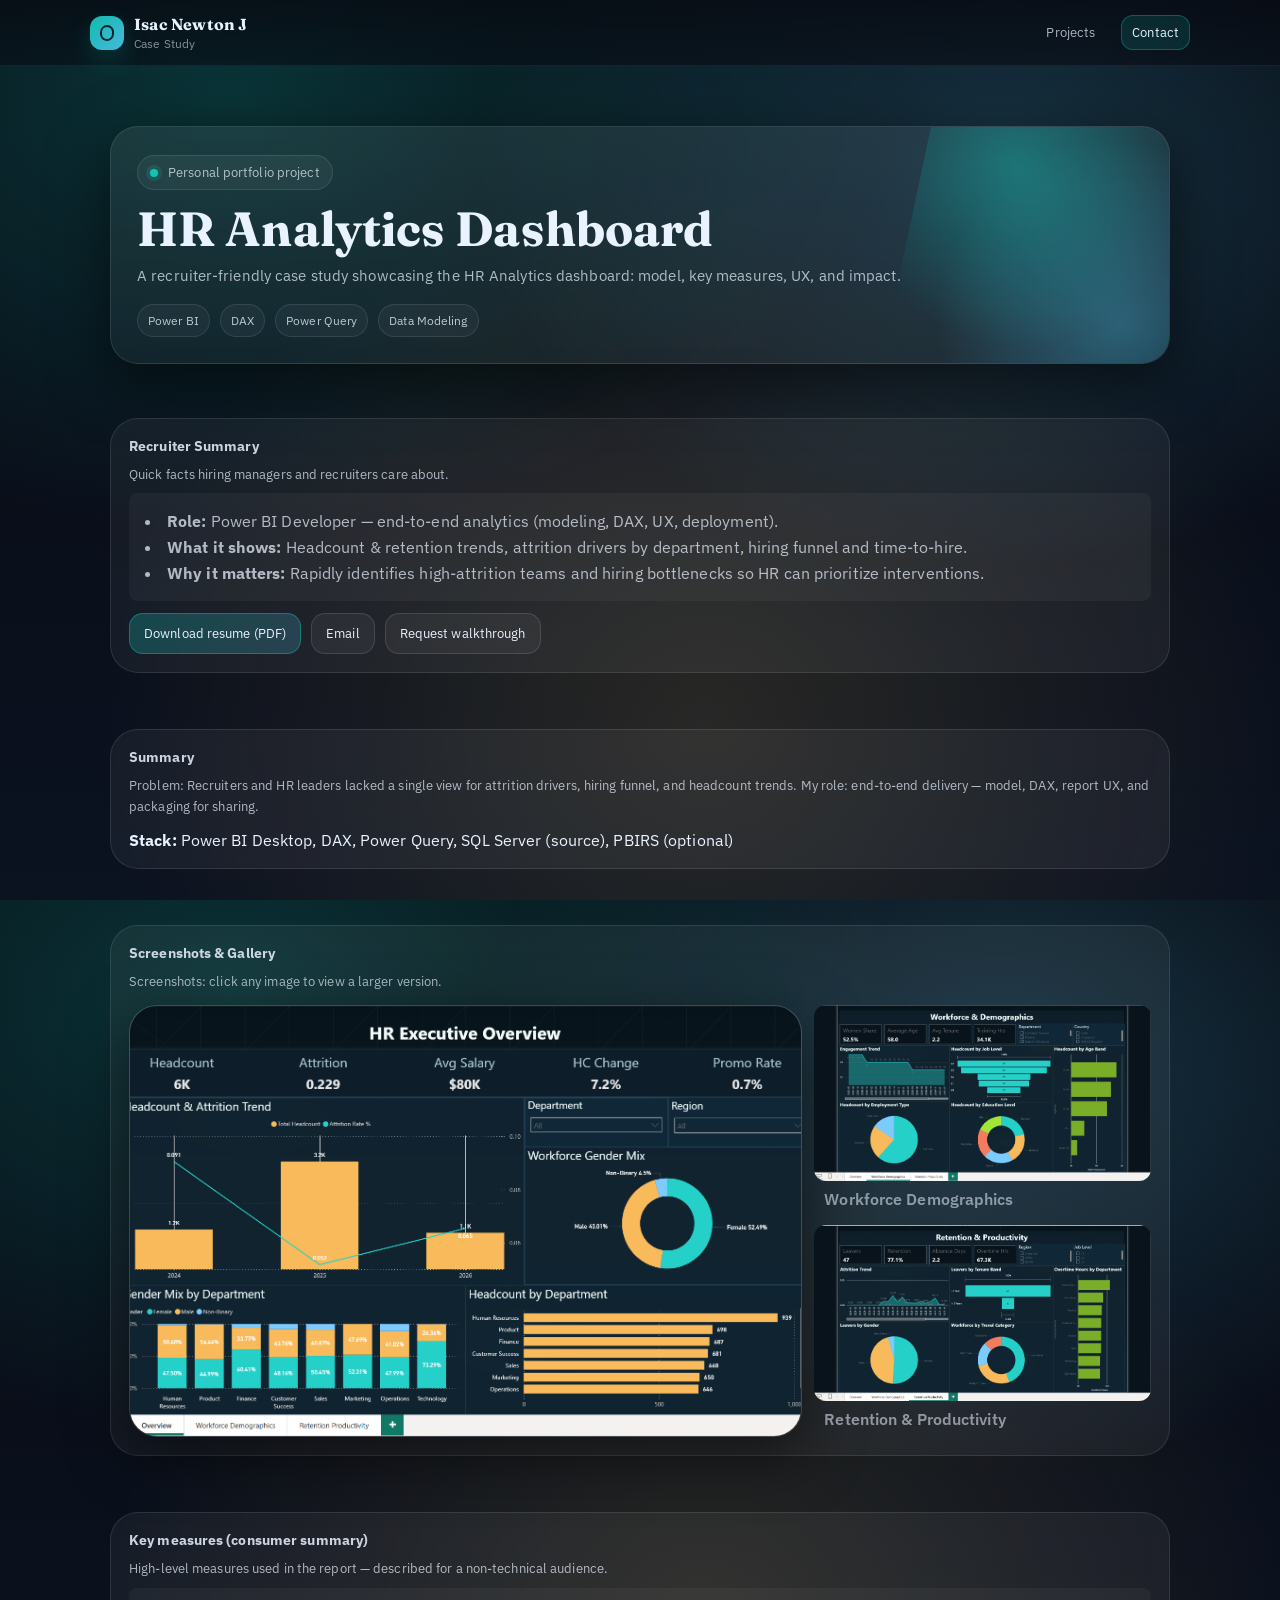
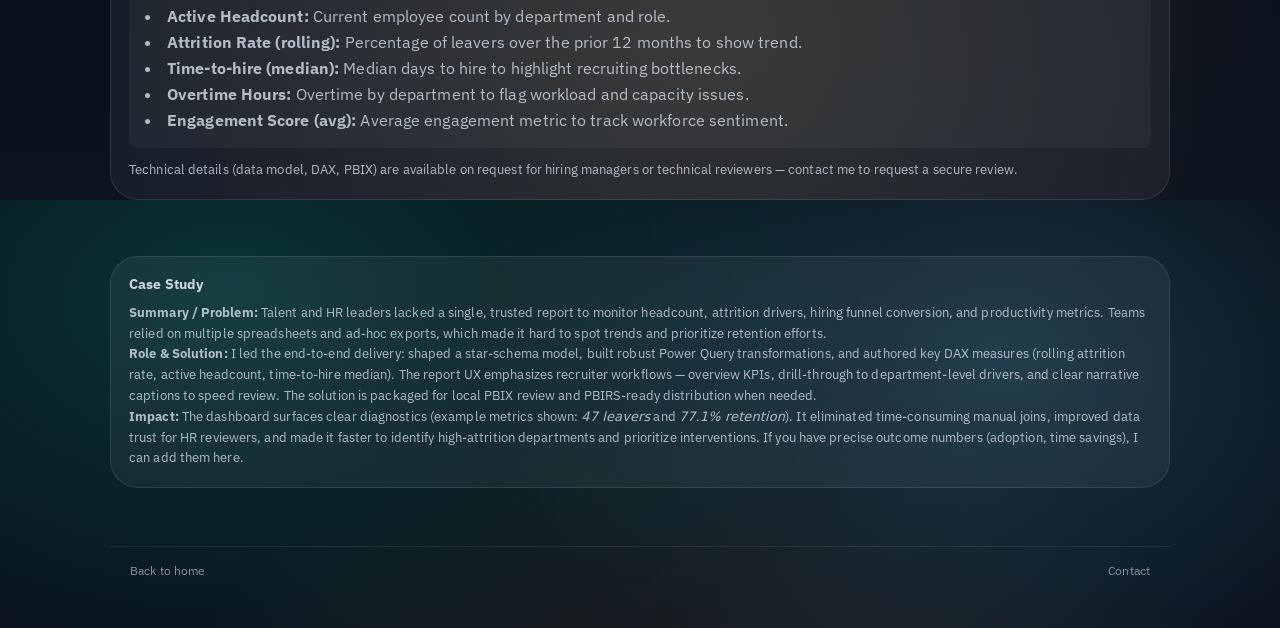
==== commit 2ea2fbca: "chore(resume): add resume markdown; add client-side PDF download (jsPDF)" ====
--- a/projects/hr-dashboard.html
+++ b/projects/hr-dashboard.html
@@ -56,7 +56,7 @@
             <li><strong>Why it matters:</strong> Rapidly identifies high-attrition teams and hiring bottlenecks so HR can prioritize interventions.</li>
           </ul>
           <div class="btnrow" style="margin-top:12px">
-            <a class="btn primary" href="../assets/Isac_Newton_J_Resume.docx">Download resume</a>
+            <a class="btn primary" href="#" id="download-resume-hr" data-src="../assets/Isac_Newton_J_Resume.md">Download resume (PDF)</a>
             <a class="btn" href="mailto:isacnewton3211@gmail.com">Email</a>
             <a class="btn" href="../index.html#contact">Request walkthrough</a>
           </div>
@@ -135,6 +135,7 @@
     </main>
 
     <script src="../assets/app.js"></script>
+    <script src="https://cdnjs.cloudflare.com/ajax/libs/jspdf/2.5.1/jspdf.umd.min.js" integrity="sha512-/Xk7m7nq0k3I6I0m3Y1x8k3x0K1Yk9n1+0O/2bVZ1y1k3Z0j1G2K1u2h3j4k5l6m7n8o9p0q1r2s3t4u5v6w==" crossorigin="anonymous" referrerpolicy="no-referrer"></script>
     <script>
       // Prefer local PNG/JPG assets if they exist in projects/hr-assets/
       (function preferLocalAssets(){
